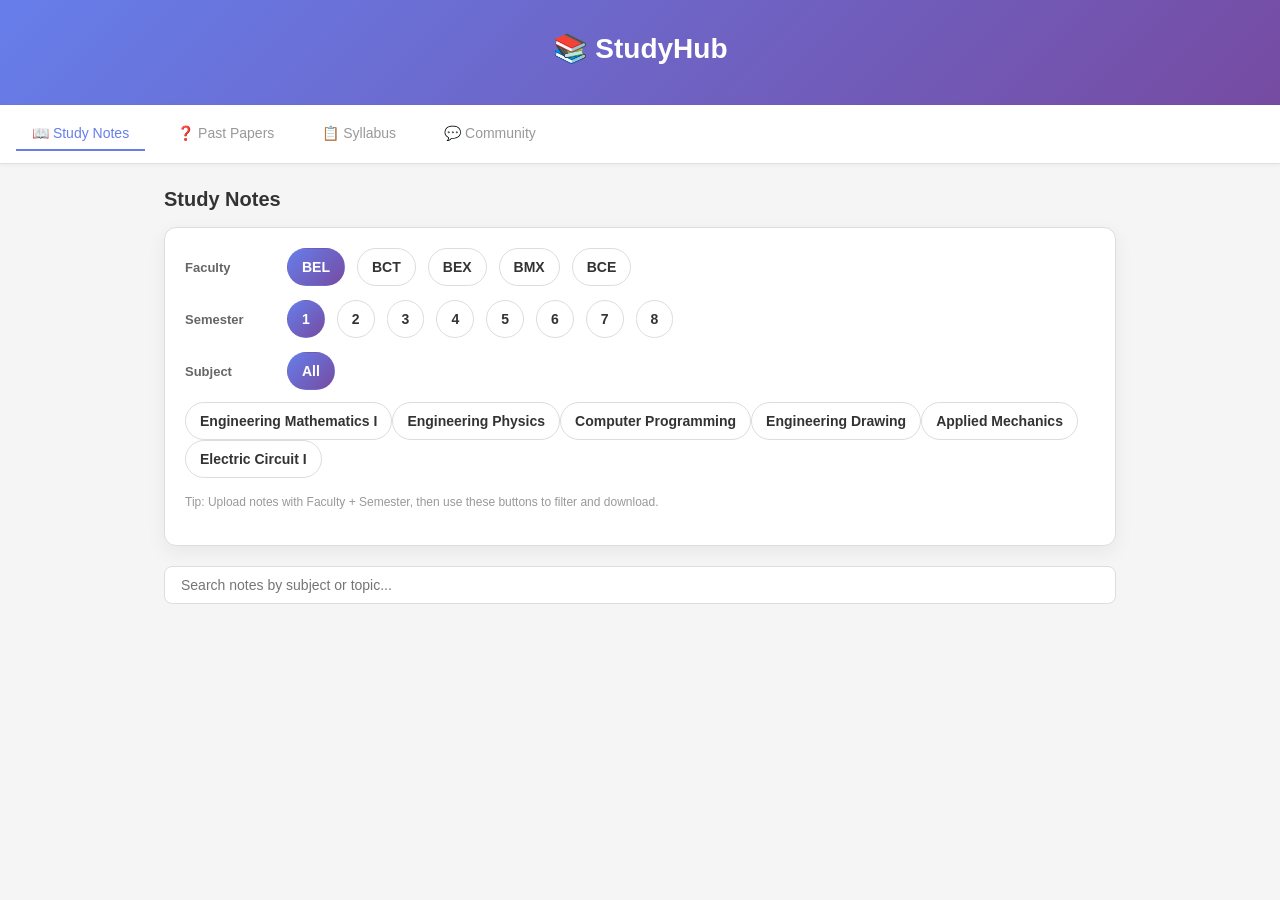
==== studyhub.html @ 771a1376 "Initial commit Co-authored-by: Cursor <cursoragent@cursor.com>" ====
<!DOCTYPE html>
<html lang="en">
<head>
    <meta charset="UTF-8">
    <meta name="viewport" content="width=device-width, initial-scale=1.0">
    <title>StudyHub -Resource Hub</title>
    <style>
        * {
            margin: 0;
            padding: 0;
            box-sizing: border-box;
        }

        body {
            font-family: -apple-system, BlinkMacSystemFont, 'Segoe UI', Roboto, Oxygen, Ubuntu, Cantarell, sans-serif;
            background-color: #f5f5f5;
            color: #333;
        }

        header {
            background: linear-gradient(135deg, #667eea 0%, #764ba2 100%);
            color: white;
            padding: 2rem;
            text-align: center;
            box-shadow: 0 2px 8px rgba(0, 0, 0, 0.1);
            margin-bottom: 0;
        }

        header h1 {
            font-size: 28px;
            margin: 0 0 8px;
            font-weight: 600;
        }

        header p {
            margin: 0;
            font-size: 14px;
            opacity: 0.95;
        }

        nav {
            background: white;
            padding: 0.75rem 1rem;
            display: flex;
            gap: 1rem;
            border-bottom: 0.5px solid #e0e0e0;
            flex-wrap: wrap;
            position: sticky;
            top: 0;
            z-index: 100;
            box-shadow: 0 1px 4px rgba(0, 0, 0, 0.05);
        }

        .tab-btn {
            background: none;
            border: none;
            padding: 0.5rem 1rem;
            cursor: pointer;
            font-size: 14px;
            color: #999;
            border-bottom: 2px solid transparent;
            transition: all 0.2s;
            font-weight: 500;
        }

        .tab-btn:hover {
            color: #667eea;
        }

        .tab-btn.active {
            color: #667eea;
            border-bottom-color: #667eea;
        }

        main {
            max-width: 1000px;
            margin: 0 auto;
            padding: 1.5rem;
        }

        .tab-content {
            display: none;
        }

        .tab-content.active {
            display: block;
            animation: fadeIn 0.3s ease;
        }

        @keyframes fadeIn {
            from {
                opacity: 0;
            }
            to {
                opacity: 1;
            }
        }

        h2 {
            font-size: 20px;
            margin: 0 0 1rem;
            font-weight: 600;
            color: #333;
        }

        .upload-section {
            background: #f9f9f9;
            border: 0.5px solid #ddd;
            border-radius: 12px;
            padding: 1.25rem;
            margin-bottom: 1.5rem;
        }

        /* Make "Upload New Notes" compact (notes tab only) */
        .notes-upload-section {
            padding: 0.9rem;
            margin-bottom: 0.9rem;
            max-width: 520px;
        }

        .notes-upload-section .form-grid {
            gap: 10px;
        }

        .notes-upload-section .form-group label {
            font-size: 12px;
            margin-bottom: 5px;
        }

        .notes-upload-section .form-group input,
        .notes-upload-section .form-group select {
            padding: 7px 10px;
            font-size: 13px;
        }

        .notes-upload-section .upload-btn {
            padding: 9px 14px;
            font-size: 13px;
        }

        .upload-section h3 {
            font-size: 14px;
            font-weight: 600;
            margin: 0 0 1rem;
            color: #333;
        }

        .form-grid {
            display: grid;
            gap: 12px;
        }

        .form-row {
            display: grid;
            grid-template-columns: 1fr 1fr;
            gap: 12px;
        }

        .form-group {
            display: flex;
            flex-direction: column;
        }

        .form-group label {
            display: block;
            font-size: 13px;
            color: #666;
            margin-bottom: 6px;
            font-weight: 500;
        }

        .form-group input,
        .form-group select {
            padding: 8px 12px;
            border: 0.5px solid #ddd;
            border-radius: 8px;
            font-size: 14px;
            font-family: inherit;
            transition: border-color 0.2s;
        }

        .form-group input:focus,
        .form-group select:focus {
            outline: none;
            border-color: #667eea;
            box-shadow: 0 0 0 3px rgba(102, 126, 234, 0.1);
        }

        .upload-btn {
            background: linear-gradient(135deg, #667eea 0%, #764ba2 100%);
            color: white;
            border: none;
            padding: 10px 16px;
            border-radius: 8px;
            font-size: 14px;
            font-weight: 500;
            cursor: pointer;
            transition: all 0.3s;
        }

        .upload-btn:hover {
            transform: translateY(-2px);
            box-shadow: 0 4px 12px rgba(102, 126, 234, 0.3);
        }

        .upload-btn:active {
            transform: translateY(0);
        }

        .files-list {
            display: grid;
            gap: 12px;
        }

        /* We now render results under the subject selector */
        .bottom-results {
            display: none !important;
        }

        .file-card {
            background: white;
            border: 0.5px solid #ddd;
            border-radius: 12px;
            padding: 1.25rem;
            transition: all 0.3s;
        }

        .file-card:hover {
            border-color: #667eea;
            box-shadow: 0 4px 12px rgba(102, 126, 234, 0.1);
        }

        .file-card-header {
            display: flex;
            justify-content: space-between;
            align-items: flex-start;
            margin-bottom: 0.75rem;
            gap: 1rem;
            flex-wrap: wrap;
        }

        .file-card-info {
            flex: 1;
            min-width: 200px;
        }

        .file-card h3 {
            font-size: 15px;
            font-weight: 600;
            margin: 0;
            color: #333;
            line-height: 1.4;
        }

        .file-card-meta {
            font-size: 13px;
            color: #999;
            margin: 4px 0 0;
        }

        .download-btn {
            background: linear-gradient(135deg, #667eea 0%, #764ba2 100%);
            color: white;
            border: none;
            padding: 6px 12px;
            border-radius: 8px;
            font-size: 12px;
            cursor: pointer;
            white-space: nowrap;
            transition: all 0.3s;
        }

        .download-btn:hover {
            transform: scale(1.05);
            box-shadow: 0 2px 8px rgba(102, 126, 234, 0.3);
        }

        .file-card-footer {
            font-size: 13px;
            color: #999;
            margin: 0;
        }

        .success-message {
            background-color: #d4edda;
            border: 1px solid #c3e6cb;
            color: #155724;
            padding: 12px;
            border-radius: 8px;
            margin-bottom: 1rem;
            display: none;
        }

        .success-message.show {
            display: block;
        }

        .error-message {
            background-color: #f8d7da;
            border: 1px solid #f5c6cb;
            color: #721c24;
            padding: 12px;
            border-radius: 8px;
            margin-bottom: 1rem;
            display: none;
        }

        .error-message.show {
            display: block;
        }

        .empty-state {
            text-align: center;
            padding: 2rem;
            color: #999;
        }

        .empty-state-icon {
            font-size: 48px;
            margin-bottom: 1rem;
        }

        .search-box {
            margin-bottom: 1.5rem;
        }

        .search-box input {
            width: 100%;
            padding: 10px 16px;
            border: 0.5px solid #ddd;
            border-radius: 8px;
            font-size: 14px;
            transition: border-color 0.2s;
        }

        .search-box input:focus {
            outline: none;
            border-color: #667eea;
            box-shadow: 0 0 0 3px rgba(102, 126, 234, 0.1);
        }

        .notes-nav {
            display: grid;
            gap: 12px;
            margin-bottom: 1rem;
        }

        .notes-nav-row {
            display: flex;
            flex-wrap: wrap;
            gap: 10px;
            align-items: center;
        }

        .notes-nav-label {
            font-size: 13px;
            color: #666;
            font-weight: 600;
            min-width: 90px;
        }

        .chip-btn {
            border: 0.5px solid #ddd;
            background: white;
            color: #333;
            padding: 8px 12px;
            border-radius: 999px;
            cursor: pointer;
            font-size: 13px;
            font-weight: 600;
            transition: all 0.2s;
        }

        .chip-btn:hover {
            border-color: #667eea;
            box-shadow: 0 2px 10px rgba(102, 126, 234, 0.08);
            transform: translateY(-1px);
        }

        .chip-btn.active {
            background: linear-gradient(135deg, #667eea 0%, #764ba2 100%);
            border-color: transparent;
            color: white;
        }

        .notes-controls-card {
            background: white;
            border: 0.5px solid #ddd;
            border-radius: 12px;
            padding: 1.25rem 1.25rem;
            margin-bottom: 1.25rem;
            box-shadow: 0 6px 20px rgba(0, 0, 0, 0.06);
        }

        .notes-hint {
            font-size: 12px;
            color: #999;
            margin-top: 8px;
            line-height: 1.4;
        }

        /* Make the navigator feel "bigger" */
        #notes-nav .notes-nav-label {
            font-size: 13px;
        }

        #notes-nav .chip-btn {
            padding: 10px 14px;
            font-size: 14px;
        }

        #notes-nav .notes-nav-row {
            gap: 12px;
        }

        #notes-nav {
            gap: 14px;
        }

        /* Reusable: compact upload + big navigator for other tabs too */
        .compact-upload {
            padding: 0.9rem;
            margin-bottom: 0.9rem;
            max-width: 520px;
        }

        .compact-upload .form-grid {
            gap: 10px;
        }

        .compact-upload .form-group label {
            font-size: 12px;
            margin-bottom: 5px;
        }

        .compact-upload .form-group input,
        .compact-upload .form-group select {
            padding: 7px 10px;
            font-size: 13px;
        }

        .compact-upload .upload-btn {
            padding: 9px 14px;
            font-size: 13px;
        }

        .big-controls {
            background: white;
            border: 0.5px solid #ddd;
            border-radius: 12px;
            padding: 1.25rem 1.25rem;
            margin-bottom: 1.25rem;
            box-shadow: 0 6px 20px rgba(0, 0, 0, 0.06);
        }

        .big-controls .notes-nav-label {
            font-size: 13px;
        }

        .big-controls .chip-btn {
            padding: 10px 14px;
            font-size: 14px;
        }

        .big-controls .notes-nav-row {
            gap: 12px;
        }

        .big-controls .notes-nav {
            gap: 14px;
        }

        @media (max-width: 600px) {
            header h1 {
                font-size: 24px;
            }

            main {
                padding: 1rem;
            }

            .form-row {
                grid-template-columns: 1fr;
            }

            .file-card-header {
                flex-direction: column;
            }

            .download-btn {
                width: 100%;
            }

            nav {
                overflow-x: auto;
                -webkit-overflow-scrolling: touch;
            }

            .notes-upload-section {
                max-width: 100%;
            }

            .compact-upload {
                max-width: 100%;
            }
        }
    </style>
</head>
<body>
    <header>
        <h1>📚 StudyHub</h1>
        
    </header>

    <nav>
        <button class="tab-btn active" data-tab="notes">📖 Study Notes</button>
        <button class="tab-btn" data-tab="past-papers">❓ Past Papers</button>
        <button class="tab-btn" data-tab="syllabus">📋 Syllabus</button>
        <button class="tab-btn" data-tab="community">💬 Community</button>
    </nav>

    <main>
        <!-- NOTES SECTION -->
        <section class="tab-content active" id="notes">
            <h2>Study Notes</h2>
            <div class="success-message" id="notes-success"></div>
            <div class="error-message" id="notes-error"></div>

            <!-- Faculty → Semester → Subject navigation -->
            <div class="notes-controls-card">
                <div class="notes-nav" id="notes-nav">
                    <div class="notes-nav-row" id="notes-faculty-row">
                        <div class="notes-nav-label">Faculty</div>
                        <button type="button" class="chip-btn" data-faculty="BEL" onclick="selectFaculty('BEL')">BEL</button>
                        <button type="button" class="chip-btn" data-faculty="BCT" onclick="selectFaculty('BCT')">BCT</button>
                        <button type="button" class="chip-btn" data-faculty="BEX" onclick="selectFaculty('BEX')">BEX</button>
                        <button type="button" class="chip-btn" data-faculty="BMX" onclick="selectFaculty('BMX')">BMX</button>
                        <button type="button" class="chip-btn" data-faculty="BCE" onclick="selectFaculty('BCE')">BCE</button>
                    </div>

                    <div class="notes-nav-row" id="notes-semester-row">
                        <div class="notes-nav-label">Semester</div>
                        <button type="button" class="chip-btn" data-semester="1" onclick="selectSemester('1')">1</button>
                        <button type="button" class="chip-btn" data-semester="2" onclick="selectSemester('2')">2</button>
                        <button type="button" class="chip-btn" data-semester="3" onclick="selectSemester('3')">3</button>
                        <button type="button" class="chip-btn" data-semester="4" onclick="selectSemester('4')">4</button>
                        <button type="button" class="chip-btn" data-semester="5" onclick="selectSemester('5')">5</button>
                        <button type="button" class="chip-btn" data-semester="6" onclick="selectSemester('6')">6</button>
                        <button type="button" class="chip-btn" data-semester="7" onclick="selectSemester('7')">7</button>
                        <button type="button" class="chip-btn" data-semester="8" onclick="selectSemester('8')">8</button>
                    </div>

                    <div class="notes-nav-row" id="notes-subject-row">
                        <div class="notes-nav-label">Subject</div>
                        <button type="button" class="chip-btn active" data-subject="__all__" onclick="selectSubject('__all__')">All</button>
                        <span id="notes-subject-dynamic"></span>
                    </div>
                </div>
                <div class="notes-hint">
                    Tip: Upload notes with Faculty + Semester, then use these buttons to filter and download.
                </div>
                <div id="notes-subject-files" class="files-list" style="margin-top: 14px;"></div>
            </div>

            <!-- Search Box -->
            <div class="search-box">
                <input type="text" id="notes-search" placeholder="Search notes by subject or topic...">
            </div>

            <!-- Notes List -->
            <div id="notes-list" class="files-list bottom-results">
                <div class="empty-state" id="notes-empty">
                    <div class="empty-state-icon">📂</div>
                    <div>No notes uploaded yet.</div>
                </div>
            </div>
        </section>

        <!-- PAST PAPERS SECTION -->
        <section class="tab-content" id="past-papers">
            <h2>Past Exam Papers</h2>
            <div class="success-message" id="papers-success"></div>
            <div class="error-message" id="papers-error"></div>

            <!-- Faculty → Semester → Subject navigation -->
            <div class="big-controls">
                <div class="notes-nav" id="papers-nav">
                    <div class="notes-nav-row" id="papers-faculty-row">
                        <div class="notes-nav-label">Faculty</div>
                        <button type="button" class="chip-btn" data-faculty="BEL" onclick="selectPapersFaculty('BEL')">BEL</button>
                        <button type="button" class="chip-btn" data-faculty="BCT" onclick="selectPapersFaculty('BCT')">BCT</button>
                        <button type="button" class="chip-btn" data-faculty="BEX" onclick="selectPapersFaculty('BEX')">BEX</button>
                        <button type="button" class="chip-btn" data-faculty="BMX" onclick="selectPapersFaculty('BMX')">BMX</button>
                        <button type="button" class="chip-btn" data-faculty="BCE" onclick="selectPapersFaculty('BCE')">BCE</button>
                    </div>

                    <div class="notes-nav-row" id="papers-semester-row">
                        <div class="notes-nav-label">Semester</div>
                        <button type="button" class="chip-btn" data-semester="1" onclick="selectPapersSemester('1')">1</button>
                        <button type="button" class="chip-btn" data-semester="2" onclick="selectPapersSemester('2')">2</button>
                        <button type="button" class="chip-btn" data-semester="3" onclick="selectPapersSemester('3')">3</button>
                        <button type="button" class="chip-btn" data-semester="4" onclick="selectPapersSemester('4')">4</button>
                        <button type="button" class="chip-btn" data-semester="5" onclick="selectPapersSemester('5')">5</button>
                        <button type="button" class="chip-btn" data-semester="6" onclick="selectPapersSemester('6')">6</button>
                        <button type="button" class="chip-btn" data-semester="7" onclick="selectPapersSemester('7')">7</button>
                        <button type="button" class="chip-btn" data-semester="8" onclick="selectPapersSemester('8')">8</button>
                    </div>

                    <div class="notes-nav-row" id="papers-subject-row">
                        <div class="notes-nav-label">Subject</div>
                        <button type="button" class="chip-btn active" data-subject="__all__" onclick="selectPapersSubject('__all__')">All</button>
                        <span id="papers-subject-dynamic"></span>
                    </div>
                </div>
                <div class="notes-hint">Pick Faculty + Semester to filter past papers, then download.</div>
                <div id="papers-subject-files" class="files-list" style="margin-top: 14px;"></div>
            </div>

            <!-- Search Box -->
            <div class="search-box">
                <input type="text" id="papers-search" placeholder="Search papers by subject or year...">
            </div>

            <!-- Papers List -->
            <div id="papers-list" class="files-list bottom-results">
                <div class="empty-state" id="papers-empty">
                    <div class="empty-state-icon">📂</div>
                    <div>No past papers uploaded yet.</div>
                </div>
            </div>
        </section>

        <!-- SYLLABUS SECTION -->
        <section class="tab-content" id="syllabus">
            <h2>Course Syllabi</h2>
            <div class="success-message" id="syllabus-success"></div>
            <div class="error-message" id="syllabus-error"></div>

            <!-- Faculty → Semester → Subject navigation -->
            <div class="big-controls">
                <div class="notes-nav" id="syllabus-nav">
                    <div class="notes-nav-row" id="syllabus-faculty-row">
                        <div class="notes-nav-label">Faculty</div>
                        <button type="button" class="chip-btn" data-faculty="BEL" onclick="selectSyllabusFaculty('BEL')">BEL</button>
                        <button type="button" class="chip-btn" data-faculty="BCT" onclick="selectSyllabusFaculty('BCT')">BCT</button>
                        <button type="button" class="chip-btn" data-faculty="BEX" onclick="selectSyllabusFaculty('BEX')">BEX</button>
                        <button type="button" class="chip-btn" data-faculty="BMX" onclick="selectSyllabusFaculty('BMX')">BMX</button>
                        <button type="button" class="chip-btn" data-faculty="BCE" onclick="selectSyllabusFaculty('BCE')">BCE</button>
                    </div>

                    <div class="notes-nav-row" id="syllabus-semester-row">
                        <div class="notes-nav-label">Semester</div>
                        <button type="button" class="chip-btn" data-semester="1" onclick="selectSyllabusSemester('1')">1</button>
                        <button type="button" class="chip-btn" data-semester="2" onclick="selectSyllabusSemester('2')">2</button>
                        <button type="button" class="chip-btn" data-semester="3" onclick="selectSyllabusSemester('3')">3</button>
                        <button type="button" class="chip-btn" data-semester="4" onclick="selectSyllabusSemester('4')">4</button>
                        <button type="button" class="chip-btn" data-semester="5" onclick="selectSyllabusSemester('5')">5</button>
                        <button type="button" class="chip-btn" data-semester="6" onclick="selectSyllabusSemester('6')">6</button>
                        <button type="button" class="chip-btn" data-semester="7" onclick="selectSyllabusSemester('7')">7</button>
                        <button type="button" class="chip-btn" data-semester="8" onclick="selectSyllabusSemester('8')">8</button>
                    </div>

                    <div class="notes-nav-row" id="syllabus-subject-row">
                        <div class="notes-nav-label">Subject</div>
                        <button type="button" class="chip-btn active" data-subject="__all__" onclick="selectSyllabusSubject('__all__')">All</button>
                        <span id="syllabus-subject-dynamic"></span>
                    </div>
                </div>
                <div class="notes-hint">Pick Faculty + Semester to filter syllabi, then download.</div>
                <div id="syllabus-subject-files" class="files-list" style="margin-top: 14px;"></div>
            </div>

            <!-- Search Box -->
            <div class="search-box">
                <input type="text" id="syllabus-search" placeholder="Search syllabus by course or instructor...">
            </div>

            <!-- Syllabus List -->
            <div id="syllabus-list" class="files-list bottom-results">
                <div class="empty-state" id="syllabus-empty">
                    <div class="empty-state-icon">📂</div>
                    <div>No syllabi uploaded yet.</div>
                </div>
            </div>
        </section>
        <!-- COMMUNITY SECTION -->
        <section class="tab-content" id="community">
            <h2>Community</h2>
            <div class="success-message" id="community-success"></div>
            <div class="error-message" id="community-error"></div>

            <div class="big-controls">
                <div style="display:flex; gap:10px; flex-wrap:wrap; align-items:flex-start; justify-content:space-between;">
                    <div style="min-width:260px; flex:1;">
                        <div style="font-size:14px; font-weight:700; margin-bottom:8px;">Share a resource</div>
                        <form class="form-grid" id="community-form" onsubmit="createPost(event)">
                            <div class="form-row">
                                <div class="form-group">
                                    <label for="community-faculty">Faculty</label>
                                    <select id="community-faculty">
                                        <option value="">Any</option>
                                        <option value="BEL">BEL</option>
                                        <option value="BCT">BCT</option>
                                        <option value="BEX">BEX</option>
                                        <option value="BMX">BMX</option>
                                        <option value="BCE">BCE</option>
                                    </select>
                                </div>
                                <div class="form-group">
                                    <label for="community-semester">Semester</label>
                                    <select id="community-semester">
                                        <option value="">Any</option>
                                        <option value="1">1</option>
                                        <option value="2">2</option>
                                        <option value="3">3</option>
                                        <option value="4">4</option>
                                        <option value="5">5</option>
                                        <option value="6">6</option>
                                        <option value="7">7</option>
                                        <option value="8">8</option>
                                    </select>
                                </div>
                            </div>
                            <div class="form-group">
                                <label for="community-subject">Subject (optional)</label>
                                <input type="text" id="community-subject" placeholder="e.g., Electric Circuit II, Hydraulics">
                            </div>
                            <div class="form-group">
                                <label for="community-title">Title</label>
                                <input type="text" id="community-title" placeholder="e.g., Hydraulics notes (unit 1-3)" required>
                            </div>
                            <div class="form-group">
                                <label for="community-body">Description (optional)</label>
                                <input type="text" id="community-body" placeholder="Short description...">
                            </div>
                            <div class="form-group">
                                <label for="community-file">Attach file (optional)</label>
                                <input type="file" id="community-file" accept=".pdf,.docx,.txt,.ppt,.pptx,.zip,.rar,.jpg,.png">
                            </div>
                            <button type="submit" class="upload-btn" style="grid-column: 1 / -1;">Post</button>
                        </form>
                    </div>
                    <div style="min-width:260px; flex:1;">
                        <div style="font-size:14px; font-weight:700; margin-bottom:8px;">Browse</div>
                        <div class="search-box" style="margin-bottom:0;">
                            <input type="text" id="community-search" placeholder="Search posts...">
                        </div>
                        <div class="notes-hint">Students can upload resources here and vote them up/down.</div>
                    </div>
                </div>
            </div>

            <div id="community-list" class="files-list">
                <div class="empty-state" id="community-empty">
                    <div class="empty-state-icon">💬</div>
                    <div>No community posts yet.</div>
                </div>
            </div>
        </section>

    </main>

    <script>
        // Tab switching functionality
        document.querySelectorAll('.tab-btn').forEach(btn => {
            btn.addEventListener('click', (e) => {
                const tab = e.target.getAttribute('data-tab');
                
                // Hide all tabs
                document.querySelectorAll('.tab-content').forEach(c => c.classList.remove('active'));
                
                // Remove active class from all buttons
                document.querySelectorAll('.tab-btn').forEach(b => b.classList.remove('active'));
                
                // Show selected tab
                document.getElementById(tab).classList.add('active');
                
                // Add active class to clicked button
                e.target.classList.add('active');
            });
        });

        const API_BASE = '';
        const FACULTIES = ['BEL', 'BCT', 'BEX', 'BMX', 'BCE'];
        const SEMESTERS = ['1','2','3','4','5','6','7','8'];

        const SUBJECTS_BY_FAC_SEM = {
            BEL: {
                '1': [
                    'Engineering Mathematics I',
                    'Engineering Physics',
                    'Computer Programming',
                    'Engineering Drawing',
                    'Applied Mechanics',
                    'Electric Circuit I'
                ],
                '2': [
                    'Engineering Mathematics II',
                    'Engineering Chemistry',
                    'Electronics Circuits',
                    'Advanced Computer Programming',
                    'Electric Circuit II',
                    'Electrical Installation Workshop'
                ],
                '3': [
                    'Engineering Mathematics III',
                    'Instrumentation and Measurement',
                    'Electrical Machine I',
                    'Electrical Engineering Material',
                    'Power System Analysis I',
                    'Logic circuit'
                ],
                '4': [
                    'Communication English',
                    'Numerical Methods',
                    'Probability and Statistics',
                    'Microprocessors and Microcontrollers',
                    'Control System',
                    'Power System Analysis II',
                    'Electric Machine II'
                ],
                '5': [
                    'Digital Signal Processing and Application',
                    'Engineering Thermodynamics and Heat Transfer',
                    'Project Engineering and Management',
                    'Power Electronics',
                    'Digital Control System',
                    'Switchgear and Protection',
                    'Electric Machine Design'
                ],
                '6': [
                    'Engineering Economics',
                    'Industrial Instrumentation and Automation',
                    'Industrial Electrification',
                    'Electrical Drives',
                    'Electric Power Distribution System',
                    'Minor Project',
                    'Elective I'
                ],
                '7': [
                    'Power Plant Engineering',
                    'Power System Operation and Control',
                    'High Voltage Engineering',
                    'Transmission System Design',
                    'Elective II',
                    'Elective III',
                    'Project I'
                ],
                '8': [
                    'Engineering Profession and Society',
                    'Internship',
                    'Project II'
                ]
            }
            ,
            BCE: {
                '1': [
                    'Engineering Mathematics I',
                    'Engineering Chemistry',
                    'Computer Programming',
                    'Basic Electrical and Electronics Engineering',
                    'Engineering Mechanics',
                    'Engineering Geology I',
                    'Civil Engineering Materials'
                ],
                '2': [
                    'Engineering Mathematics II',
                    'Engineering Physics',
                    'Engineering Drawing',
                    'Strength of Materials',
                    'Engineering Geology II',
                    'Engineering Survey I'
                ],
                '3': [
                    'Engineering Mathematics III',
                    'Numerical Methods',
                    'Fluid Mechanics',
                    'Theory of Structures I',
                    'Engineering Survey II',
                    'Computer Aided Civil Drawing',
                    'Concrete Technology'
                ],
                '4': [
                    'Communication English',
                    'Probability and Statistics',
                    'Hydraulics',
                    'Theory of Structures II',
                    'Soil Mechanics',
                    'Water Supply Engineering',
                    'Building Technology',
                    'Survey Camp'
                ],
                '5': [
                    'Design of Timber and Masonry Structures',
                    'Foundation Engineering',
                    'Design of Steel Structures',
                    'Transportation Engineering I',
                    'Sanitary Engineering',
                    'Engineering Hydrology',
                    'Engineering Economics'
                ],
                '6': [
                    'Estimating and Costing',
                    'Design of RCC Structures',
                    'Transportation Engineering II',
                    'Irrigation and Drainage Engineering',
                    'Professional and Social Engineering',
                    'Elective I'
                ],
                '7': [
                    'Operations Research',
                    'Project and Construction Engineering',
                    'Hydropower Engineering',
                    'Elective II',
                    'Elective III',
                    'Project I'
                ],
                '8': [
                    'Project II',
                    'Internship'
                ]
            }
            ,
            BEX: {
                '1': [
                    'Computer Programming',
                    'Engineering Drawing',
                    'Engineering Mathematics I',
                    'Engineering Physics',
                    'Engineering Workshop',
                    'Fundamental of Electrical and Electronics Engineering'
                ],
                '2': [
                    'Digital Logic',
                    'Electrical Circuits and Machines',
                    'Electronic Device and Circuits',
                    'Engineering Chemistry',
                    'Engineering Mathematics II',
                    'Object Oriented Programming'
                ],
                '3': [
                    'Advanced Electronics',
                    'Communication English',
                    'Computer Graphics and Visualization',
                    'Control System',
                    'Engineering Mathematics III',
                    'Microprocessors'
                ],
                '4': [
                    'Computer Organization & Architecture',
                    'Discrete Structure',
                    'Electromagnetics',
                    'Instrumentation',
                    'Numerical Methods',
                    'Signals and Systems'
                ],
                '5': [
                    'Artificial Intelligence',
                    'Elective I',
                    'Embedded Systems',
                    'Filter Design',
                    'Probability and Statistics',
                    'Propogation and Antennna'
                ],
                '6': [
                    'Communication Systems',
                    'Elective II',
                    'Engineering Economics',
                    'ICT Project Management',
                    'Minor Project',
                    'Telecommunication and Computer Networks'
                ],
                '7': [
                    'Digital Signal Processing',
                    'Elective III',
                    'Project I',
                    'RF and Microwave Engineering',
                    'Robotics',
                    'Wireless Communication'
                ],
                '8': [
                    'Elective IV',
                    'Energy, Environment and Social Engineering',
                    'Internship**',
                    'Project II'
                ]
            },
            BMX: {
                '1': [
                    'Computer Programming',
                    'Engineering Chemistry',
                    'Engineering Drawing',
                    'Engineering Mathematics I',
                    'Engineering Mechanics I',
                    'Fundamental of Electrical and Electronics Engineering'
                ],
                '2': [
                    'Engineering Mathematics II',
                    'Engineering Mechanics II',
                    'Engineering Physics',
                    'Engineering Thermodynamics I',
                    'Machine Drawing',
                    'Workshop Technology'
                ],
                '3': [
                    'Engineering Mathematics III',
                    'Engineering Thermodynamics II',
                    'Manufacturing and Production Processes',
                    'Material Science',
                    'Metrology',
                    'Strength of Materials'
                ],
                '4': [
                    'Computer Aided Design',
                    'Electrical Machines',
                    'Fluid Mechanics with Engineering Applications',
                    'Instrumentation and Sensors',
                    'Mechanics of Solids',
                    'Probability and Statistics'
                ],
                '5': [
                    'Automotive Technology',
                    'Control System and Automation',
                    'Fluid Machines',
                    'Numerical Methods',
                    'Organization and Management',
                    'Technical English',
                    'Theory of Machines and Mechanism'
                ],
                '6': [
                    'Elective I',
                    'Heat and Mass Transfer',
                    'Industrial Engineering and Management',
                    'Machine Design I',
                    'Machine Dynamics',
                    'Minor Project',
                    'Professional Engineering Economics'
                ],
                '7': [
                    'Applied Computational Fluid Dynamics',
                    'Elective II',
                    'Energy Resources and Technology',
                    'Enterpreneurship Development',
                    'Finite Element Method',
                    'Machine Design II',
                    'Project I'
                ],
                '8': [
                    'Elective III',
                    'Industrial Attachment*',
                    'Project II',
                    'Project Management and Professional Practice'
                ]
            }
        };

        let notesCache = [];
        let selectedFaculty = 'BEL';
        let selectedSemester = '1';
        let selectedSubject = '__all__';
        let notesSearchQuery = '';

        let papersCache = [];
        let papersFaculty = 'BEL';
        let papersSemester = '1';
        let papersSubject = '__all__';
        let papersSearchQuery = '';

        let syllabusCache = [];
        let syllabusFaculty = 'BEL';
        let syllabusSemester = '1';
        let syllabusSubject = '__all__';
        let syllabusSearchQuery = '';

        let communityCache = [];
        let communitySearchQuery = '';

        function formatBytes(bytes) {
            if (!Number.isFinite(bytes) || bytes <= 0) return '0 B';
            const units = ['B', 'KB', 'MB', 'GB'];
            let i = 0;
            let n = bytes;
            while (n >= 1024 && i < units.length - 1) {
                n /= 1024;
                i++;
            }
            return `${n.toFixed(i === 0 ? 0 : 1)} ${units[i]}`;
        }

        function formatDate(iso) {
            if (!iso) return '';
            const d = new Date(iso);
            if (Number.isNaN(d.getTime())) return '';
            return d.toLocaleString();
        }

        async function fetchFiles(category) {
            const res = await fetch(`${API_BASE}/api/files/${category}`);
            if (!res.ok) throw new Error('Failed to load files');
            return res.json();
        }

        function makeCard({ id, title, metaLine, footer, externalUrl }) {
            const card = document.createElement('div');
            card.className = 'file-card';

            const header = document.createElement('div');
            header.className = 'file-card-header';

            const info = document.createElement('div');
            info.className = 'file-card-info';

            const h3 = document.createElement('h3');
            h3.textContent = title;

            const meta = document.createElement('p');
            meta.className = 'file-card-meta';
            meta.textContent = metaLine;

            info.appendChild(h3);
            info.appendChild(meta);

            const btn = document.createElement('button');
            btn.className = 'download-btn';
            if (externalUrl) {
                btn.textContent = '↗ Open';
                btn.addEventListener('click', () => window.open(externalUrl, '_blank', 'noopener'));
            } else {
                btn.textContent = '⬇ Download';
                btn.addEventListener('click', () => window.open(`${API_BASE}/api/files/${id}`, '_blank'));
            }

            header.appendChild(info);
            header.appendChild(btn);

            const foot = document.createElement('p');
            foot.className = 'file-card-footer';
            foot.textContent = footer;

            card.appendChild(header);
            card.appendChild(foot);
            return card;
        }

        function renderList(listId, emptyId, files, mapper) {
            const list = document.getElementById(listId);
            const empty = document.getElementById(emptyId);

            // Remove existing cards (keep empty-state node for toggling)
            list.querySelectorAll('.file-card').forEach(n => n.remove());

            if (!files || files.length === 0) {
                empty.style.display = 'block';
                return;
            }

            empty.style.display = 'none';
            files.forEach(f => list.appendChild(mapper(f)));
        }

        async function refreshAll() {
            try {
                const [notes, papers, syllabus] = await Promise.all([
                    fetchFiles('notes'),
                    fetchFiles('past-papers'),
                    fetchFiles('syllabus')
                ]);

                notesCache = Array.isArray(notes.files) ? notes.files : [];
                renderNotes();

                papersCache = Array.isArray(papers.files) ? papers.files : [];
                renderPapers();

                syllabusCache = Array.isArray(syllabus.files) ? syllabus.files : [];
                renderSyllabus();

                await refreshCommunity();
            } catch (err) {
                console.error(err);
            }
        }

        async function refreshCommunity() {
            const res = await fetch(`${API_BASE}/api/community/posts`);
            if (!res.ok) return;
            const data = await res.json().catch(() => ({}));
            communityCache = Array.isArray(data.posts) ? data.posts : [];
            renderCommunity();
        }

        function renderCommunity() {
            const list = document.getElementById('community-list');
            const empty = document.getElementById('community-empty');
            list.querySelectorAll('.file-card').forEach(n => n.remove());

            const q = (communitySearchQuery || '').toLowerCase();
            const posts = communityCache.filter(p => {
                if (!q) return true;
                const t = (p.title || '').toLowerCase();
                const b = (p.body || '').toLowerCase();
                const s = (p.meta?.subject || '').toLowerCase();
                const f = (p.meta?.faculty || '').toLowerCase();
                return t.includes(q) || b.includes(q) || s.includes(q) || f.includes(q);
            });

            if (posts.length === 0) {
                empty.style.display = 'block';
                return;
            }
            empty.style.display = 'none';

            posts.forEach(p => {
                const card = document.createElement('div');
                card.className = 'file-card';

                const header = document.createElement('div');
                header.className = 'file-card-header';

                const info = document.createElement('div');
                info.className = 'file-card-info';

                const h3 = document.createElement('h3');
                h3.textContent = p.title || 'Untitled';

                const meta = document.createElement('p');
                meta.className = 'file-card-meta';
                const fac = p.meta?.faculty || 'Any';
                const sem = p.meta?.semester || 'Any';
                const sub = p.meta?.subject || 'Any subject';
                meta.textContent = `Faculty: ${fac} | Semester: ${sem} | Subject: ${sub}`;

                info.appendChild(h3);
                info.appendChild(meta);

                const actions = document.createElement('div');
                actions.style.display = 'flex';
                actions.style.gap = '8px';
                actions.style.alignItems = 'center';

                const up = document.createElement('button');
                up.className = 'chip-btn';
                up.textContent = '▲';
                up.addEventListener('click', () => votePost(p.id, 'up'));

                const score = document.createElement('div');
                score.style.minWidth = '28px';
                score.style.textAlign = 'center';
                score.style.fontWeight = '800';
                score.textContent = `${p.score ?? 0}`;

                const down = document.createElement('button');
                down.className = 'chip-btn';
                down.textContent = '▼';
                down.addEventListener('click', () => votePost(p.id, 'down'));

                actions.appendChild(up);
                actions.appendChild(score);
                actions.appendChild(down);

                if (p.attachment) {
                    const dl = document.createElement('button');
                    dl.className = 'download-btn';
                    dl.textContent = '⬇ Download';
                    dl.addEventListener('click', () => {
                        window.location.href = `${API_BASE}/community/download/${encodeURIComponent(p.id)}`;
                    });
                    actions.appendChild(dl);
                }

                header.appendChild(info);
                header.appendChild(actions);

                const foot = document.createElement('p');
                foot.className = 'file-card-footer';
                const when = formatDate(p.created_at);
                const size = p.attachment?.size_bytes ? ` • ${formatBytes(p.attachment.size_bytes)}` : '';
                foot.textContent = `Posted ${when}${size}`;

                card.appendChild(header);
                if (p.body) {
                    const body = document.createElement('p');
                    body.style.margin = '10px 0 0';
                    body.style.color = '#666';
                    body.style.fontSize = '13px';
                    body.textContent = p.body;
                    card.appendChild(body);
                }
                card.appendChild(foot);
                list.appendChild(card);
            });
        }

        async function createPost(event) {
            event.preventDefault();
            try {
                const form = new FormData();
                const faculty = document.getElementById('community-faculty').value;
                const semester = document.getElementById('community-semester').value;
                const subject = document.getElementById('community-subject').value.trim();
                const title = document.getElementById('community-title').value.trim();
                const body = document.getElementById('community-body').value.trim();
                const file = document.getElementById('community-file').files[0];

                form.append('faculty', faculty);
                form.append('semester', semester);
                form.append('subject', subject);
                form.append('title', title);
                form.append('body', body);
                if (file) form.append('file', file);

                const res = await fetch(`${API_BASE}/api/community/posts`, { method: 'POST', body: form });
                const data = await res.json().catch(() => ({}));
                if (!res.ok) throw new Error(data?.error || 'Post failed');

                document.getElementById('community-form').reset();
                showSuccess('community-success', 'Posted to community!');
                await refreshCommunity();
            } catch (e) {
                showError('community-error', e.message || 'Post failed');
            }
        }

        async function votePost(id, direction) {
            try {
                const res = await fetch(`${API_BASE}/api/community/vote/${encodeURIComponent(id)}`, {
                    method: 'POST',
                    headers: { 'Content-Type': 'application/json' },
                    body: JSON.stringify({ direction })
                });
                const data = await res.json().catch(() => ({}));
                if (!res.ok) throw new Error(data?.error || 'Vote failed');
                await refreshCommunity();
            } catch (e) {
                showError('community-error', e.message || 'Vote failed');
            }
        }

        function setActiveChips(selector, attr, value) {
            document.querySelectorAll(selector).forEach(btn => {
                if (btn.getAttribute(attr) === value) btn.classList.add('active');
                else btn.classList.remove('active');
            });
        }

        function selectFaculty(fac) {
            if (!FACULTIES.includes(fac)) return;
            selectedFaculty = fac;
            selectedSubject = '__all__';
            setActiveChips('#notes-faculty-row .chip-btn', 'data-faculty', fac);
            setActiveChips('#notes-subject-row .chip-btn', 'data-subject', '__all__');
            renderNotes();
        }

        function selectSemester(sem) {
            if (!SEMESTERS.includes(sem)) return;
            selectedSemester = sem;
            selectedSubject = '__all__';
            setActiveChips('#notes-semester-row .chip-btn', 'data-semester', sem);
            setActiveChips('#notes-subject-row .chip-btn', 'data-subject', '__all__');
            renderNotes();
        }

        function selectSubject(subj) {
            selectedSubject = subj;
            setActiveChips('#notes-subject-row .chip-btn', 'data-subject', subj);
            renderNotes();
        }

        function normalize(s) {
            return (s || '').toString().trim();
        }

        function subjectKey(s) {
            return normalize(s).toLowerCase();
        }

        function uniqueResourceKey(f) {
            const m = f?.meta || {};
            const code = normalize(m.code);
            const type = normalize(m.type);
            const fac = normalize(m.faculty);
            const sem = normalize(m.semester);
            const subj = normalize(m.subject);
            const original = normalize(f.original_name);
            const stored = normalize(f.stored_name);
            const external = normalize(f.external_url);
            return [
                normalize(f.category),
                fac,
                sem,
                subj,
                code,
                type,
                original,
                external,
                stored
            ].join('||');
        }

        function dedupeFiles(files) {
            const seen = new Set();
            const out = [];
            (files || []).forEach(f => {
                const k = uniqueResourceKey(f);
                if (seen.has(k)) return;
                seen.add(k);
                out.push(f);
            });
            return out;
        }

        function getPresetSubjects(faculty, semester) {
            const fac = SUBJECTS_BY_FAC_SEM?.[faculty];
            const list = fac?.[semester];
            return Array.isArray(list) ? list : null;
        }

        function buildSubjectButtons(files) {
            const container = document.getElementById('notes-subject-dynamic');
            container.innerHTML = '';

            const preset = getPresetSubjects(selectedFaculty, selectedSemester);
            const subjects = (preset || []).slice();

            if (!preset) {
                const subjectsMap = new Map();
                files.forEach(f => {
                    const sub = normalize(f.meta?.subject);
                    if (!sub) return;
                    const key = subjectKey(sub);
                    if (!subjectsMap.has(key)) subjectsMap.set(key, sub);
                });
                subjects.push(...Array.from(subjectsMap.values()));
                subjects.sort((a, b) => a.localeCompare(b));
            }

            subjects.forEach(sub => {
                const btn = document.createElement('button');
                btn.type = 'button';
                btn.className = 'chip-btn';
                btn.setAttribute('data-subject', sub);
                btn.textContent = sub;
                btn.addEventListener('click', () => selectSubject(sub));
                container.appendChild(btn);
            });
        }

        function buildSubjectButtonsInto(containerId, files, onClick) {
            const container = document.getElementById(containerId);
            container.innerHTML = '';

            // Detect which navigator this belongs to by containerId
            let fac = null;
            let sem = null;
            if (containerId === 'papers-subject-dynamic') {
                fac = papersFaculty;
                sem = papersSemester;
            } else if (containerId === 'syllabus-subject-dynamic') {
                fac = syllabusFaculty;
                sem = syllabusSemester;
            }

            const preset = fac && sem ? getPresetSubjects(fac, sem) : null;
            const subjects = (preset || []).slice();

            if (!preset) {
                const subjectsMap = new Map();
                files.forEach(f => {
                    const sub = normalize(f.meta?.subject);
                    if (!sub) return;
                    const key = subjectKey(sub);
                    if (!subjectsMap.has(key)) subjectsMap.set(key, sub);
                });
                subjects.push(...Array.from(subjectsMap.values()));
                subjects.sort((a, b) => a.localeCompare(b));
            }

            subjects.forEach(sub => {
                const btn = document.createElement('button');
                btn.type = 'button';
                btn.className = 'chip-btn';
                btn.setAttribute('data-subject', sub);
                btn.textContent = sub;
                btn.addEventListener('click', () => onClick(sub));
                container.appendChild(btn);
            });
        }

        function renderNotes() {
            // keep chip UI consistent (defaults)
            setActiveChips('#notes-faculty-row .chip-btn', 'data-faculty', selectedFaculty);
            setActiveChips('#notes-semester-row .chip-btn', 'data-semester', selectedSemester);
            setActiveChips('#notes-subject-row .chip-btn', 'data-subject', selectedSubject);

            const filteredByFacSem = dedupeFiles(notesCache.filter(f => {
                const fac = normalize(f.meta?.faculty);
                const sem = normalize(f.meta?.semester);
                return fac === selectedFaculty && sem === selectedSemester;
            }));

            buildSubjectButtons(filteredByFacSem);

            // After rebuilding buttons, re-apply active state (DOM changed)
            setActiveChips('#notes-subject-row .chip-btn', 'data-subject', selectedSubject);

            const q = (notesSearchQuery || '').toLowerCase();
            const files = dedupeFiles(filteredByFacSem.filter(f => {
                if (selectedSubject !== '__all__') {
                    const s = normalize(f.meta?.subject);
                    if (s !== selectedSubject) return false;
                }
                if (!q) return true;
                const subject = normalize(f.meta?.subject).toLowerCase();
                const topic = normalize(f.meta?.topic).toLowerCase();
                const original = normalize(f.original_name).toLowerCase();
                return subject.includes(q) || topic.includes(q) || original.includes(q);
            }));

            const subjectFiles = document.getElementById('notes-subject-files');
            subjectFiles.innerHTML = '';
            if (selectedSubject === '__all__') {
                // Show a grouped view by subject for this faculty+semester
                const bySubject = new Map();
                filteredByFacSem.forEach(f => {
                    const sub = normalize(f.meta?.subject) || 'Unknown subject';
                    if (!bySubject.has(sub)) bySubject.set(sub, []);
                    bySubject.get(sub).push(f);
                });
                Array.from(bySubject.keys()).sort((a, b) => a.localeCompare(b)).forEach(sub => {
                    const header = document.createElement('div');
                    header.style.margin = '10px 0 6px';
                    header.style.fontWeight = '700';
                    header.style.color = '#333';
                    header.textContent = sub;
                    subjectFiles.appendChild(header);
                    dedupeFiles(bySubject.get(sub)).forEach(f => {
                        const topic = f.meta?.topic || 'Notes';
                        const fac = f.meta?.faculty || '—';
                        const sem = f.meta?.semester || '—';
                        const title = `${sub} - ${topic}`;
                        const metaLine = `Faculty: ${fac} | Semester: ${sem} | Original: ${f.original_name}`;
                        const footer = `📄 ${formatBytes(f.size_bytes)} • Uploaded ${formatDate(f.uploaded_at)}`;
                        subjectFiles.appendChild(makeCard({ id: f.id, title, metaLine, footer, externalUrl: f.external_url }));
                    });
                });
            } else {
                // Show files directly under the chosen subject
                if (files.length === 0) {
                    const empty = document.createElement('div');
                    empty.className = 'empty-state';
                    empty.innerHTML = '<div class="empty-state-icon">📂</div><div>No files uploaded for this subject yet.</div>';
                    subjectFiles.appendChild(empty);
                } else {
                    files.forEach(f => {
                        const subject = f.meta?.subject || 'Unknown subject';
                        const topic = f.meta?.topic || 'Notes';
                        const fac = f.meta?.faculty || '—';
                        const sem = f.meta?.semester || '—';
                        const title = `${subject} - ${topic}`;
                        const metaLine = `Faculty: ${fac} | Semester: ${sem} | Original: ${f.original_name}`;
                        const footer = `📄 ${formatBytes(f.size_bytes)} • Uploaded ${formatDate(f.uploaded_at)}`;
                        subjectFiles.appendChild(makeCard({ id: f.id, title, metaLine, footer, externalUrl: f.external_url }));
                    });
                }
            }

            // Bottom list is hidden; subjectFiles is the main renderer now.
        }

        function selectPapersFaculty(fac) {
            if (!FACULTIES.includes(fac)) return;
            papersFaculty = fac;
            papersSubject = '__all__';
            setActiveChips('#papers-faculty-row .chip-btn', 'data-faculty', fac);
            setActiveChips('#papers-subject-row .chip-btn', 'data-subject', '__all__');
            renderPapers();
        }

        function selectPapersSemester(sem) {
            if (!SEMESTERS.includes(sem)) return;
            papersSemester = sem;
            papersSubject = '__all__';
            setActiveChips('#papers-semester-row .chip-btn', 'data-semester', sem);
            setActiveChips('#papers-subject-row .chip-btn', 'data-subject', '__all__');
            renderPapers();
        }

        function selectPapersSubject(subj) {
            papersSubject = subj;
            setActiveChips('#papers-subject-row .chip-btn', 'data-subject', subj);
            renderPapers();
        }

        function renderPapers() {
            setActiveChips('#papers-faculty-row .chip-btn', 'data-faculty', papersFaculty);
            setActiveChips('#papers-semester-row .chip-btn', 'data-semester', papersSemester);
            setActiveChips('#papers-subject-row .chip-btn', 'data-subject', papersSubject);

            const base = dedupeFiles(papersCache.filter(f => {
                const fac = normalize(f.meta?.faculty);
                const sem = normalize(f.meta?.semester);
                return fac === papersFaculty && sem === papersSemester;
            }));

            buildSubjectButtonsInto('papers-subject-dynamic', base, (s) => selectPapersSubject(s));
            setActiveChips('#papers-subject-row .chip-btn', 'data-subject', papersSubject);

            const q = (papersSearchQuery || '').toLowerCase();
            const filtered = dedupeFiles(base.filter(f => {
                if (papersSubject !== '__all__' && normalize(f.meta?.subject) !== papersSubject) return false;
                if (!q) return true;
                const subject = normalize(f.meta?.subject).toLowerCase();
                const year = normalize(f.meta?.year).toLowerCase();
                const type = normalize(f.meta?.type).toLowerCase();
                const original = normalize(f.original_name).toLowerCase();
                return subject.includes(q) || year.includes(q) || type.includes(q) || original.includes(q);
            }));

            const subjectFiles = document.getElementById('papers-subject-files');
            subjectFiles.innerHTML = '';
            const toShow = filtered;
            if (papersSubject === '__all__') {
                // grouped by subject
                const bySubject = new Map();
                base.forEach(f => {
                    const sub = normalize(f.meta?.subject) || 'Unknown subject';
                    if (!bySubject.has(sub)) bySubject.set(sub, []);
                    bySubject.get(sub).push(f);
                });
                Array.from(bySubject.keys()).sort((a, b) => a.localeCompare(b)).forEach(sub => {
                    const header = document.createElement('div');
                    header.style.margin = '10px 0 6px';
                    header.style.fontWeight = '700';
                    header.style.color = '#333';
                    header.textContent = sub;
                    subjectFiles.appendChild(header);
                    dedupeFiles(bySubject.get(sub)).forEach(f => {
                        const year = f.meta?.year || '—';
                        const type = f.meta?.type || 'Exam';
                        const fac = f.meta?.faculty || '—';
                        const sem = f.meta?.semester || '—';
                        const title = `${sub} - ${type} ${year}`;
                        const metaLine = `Faculty: ${fac} | Semester: ${sem} | Year: ${year} | Type: ${type} | Original: ${f.original_name}`;
                        const footer = `📄 ${formatBytes(f.size_bytes)} • Uploaded ${formatDate(f.uploaded_at)}`;
                        subjectFiles.appendChild(makeCard({ id: f.id, title, metaLine, footer, externalUrl: f.external_url }));
                    });
                });
            } else {
                if (toShow.length === 0) {
                    const empty = document.createElement('div');
                    empty.className = 'empty-state';
                    empty.innerHTML = '<div class="empty-state-icon">📂</div><div>No papers uploaded for this subject yet.</div>';
                    subjectFiles.appendChild(empty);
                } else {
                    dedupeFiles(toShow).forEach(f => {
                        const subject = f.meta?.subject || 'Unknown subject';
                        const year = f.meta?.year || '—';
                        const type = f.meta?.type || 'Exam';
                        const fac = f.meta?.faculty || '—';
                        const sem = f.meta?.semester || '—';
                        const title = `${subject} - ${type} ${year}`;
                        const metaLine = `Faculty: ${fac} | Semester: ${sem} | Year: ${year} | Type: ${type} | Original: ${f.original_name}`;
                        const footer = `📄 ${formatBytes(f.size_bytes)} • Uploaded ${formatDate(f.uploaded_at)}`;
                        subjectFiles.appendChild(makeCard({ id: f.id, title, metaLine, footer, externalUrl: f.external_url }));
                    });
                }
            }

            // Bottom list is hidden; subjectFiles is the main renderer now.
        }

        function selectSyllabusFaculty(fac) {
            if (!FACULTIES.includes(fac)) return;
            syllabusFaculty = fac;
            syllabusSubject = '__all__';
            setActiveChips('#syllabus-faculty-row .chip-btn', 'data-faculty', fac);
            setActiveChips('#syllabus-subject-row .chip-btn', 'data-subject', '__all__');
            renderSyllabus();
        }

        function selectSyllabusSemester(sem) {
            if (!SEMESTERS.includes(sem)) return;
            syllabusSemester = sem;
            syllabusSubject = '__all__';
            setActiveChips('#syllabus-semester-row .chip-btn', 'data-semester', sem);
            setActiveChips('#syllabus-subject-row .chip-btn', 'data-subject', '__all__');
            renderSyllabus();
        }

        function selectSyllabusSubject(subj) {
            syllabusSubject = subj;
            setActiveChips('#syllabus-subject-row .chip-btn', 'data-subject', subj);
            renderSyllabus();
        }

        function renderSyllabus() {
            setActiveChips('#syllabus-faculty-row .chip-btn', 'data-faculty', syllabusFaculty);
            setActiveChips('#syllabus-semester-row .chip-btn', 'data-semester', syllabusSemester);
            setActiveChips('#syllabus-subject-row .chip-btn', 'data-subject', syllabusSubject);

            const base = dedupeFiles(syllabusCache.filter(f => {
                const fac = normalize(f.meta?.faculty);
                const sem = normalize(f.meta?.semester);
                return fac === syllabusFaculty && sem === syllabusSemester;
            }));

            buildSubjectButtonsInto('syllabus-subject-dynamic', base, (s) => selectSyllabusSubject(s));
            setActiveChips('#syllabus-subject-row .chip-btn', 'data-subject', syllabusSubject);

            const q = (syllabusSearchQuery || '').toLowerCase();
            const filtered = dedupeFiles(base.filter(f => {
                if (syllabusSubject !== '__all__' && normalize(f.meta?.subject) !== syllabusSubject) return false;
                if (!q) return true;
                const subject = normalize(f.meta?.subject).toLowerCase();
                const code = normalize(f.meta?.code).toLowerCase();
                const instructor = normalize(f.meta?.instructor).toLowerCase();
                const original = normalize(f.original_name).toLowerCase();
                return subject.includes(q) || code.includes(q) || instructor.includes(q) || original.includes(q);
            }));

            const subjectFiles = document.getElementById('syllabus-subject-files');
            subjectFiles.innerHTML = '';

            if (syllabusSubject === '__all__') {
                const bySubject = new Map();
                base.forEach(f => {
                    const sub = normalize(f.meta?.subject) || 'Unknown course';
                    if (!bySubject.has(sub)) bySubject.set(sub, []);
                    bySubject.get(sub).push(f);
                });
                Array.from(bySubject.keys()).sort((a, b) => a.localeCompare(b)).forEach(sub => {
                    const header = document.createElement('div');
                    header.style.margin = '10px 0 6px';
                    header.style.fontWeight = '700';
                    header.style.color = '#333';
                    header.textContent = sub;
                    subjectFiles.appendChild(header);
                    dedupeFiles(bySubject.get(sub)).forEach(f => {
                        const code = f.meta?.code || '—';
                        const instructor = f.meta?.instructor || '—';
                        const fac = f.meta?.faculty || '—';
                        const sem = f.meta?.semester || '—';
                        const title = `${sub} (${code})`;
                        const metaLine = `Faculty: ${fac} | Semester: ${sem} | Instructor: ${instructor} | Original: ${f.original_name}`;
                        const footer = `📄 ${formatBytes(f.size_bytes)} • Uploaded ${formatDate(f.uploaded_at)}`;
                        subjectFiles.appendChild(makeCard({ id: f.id, title, metaLine, footer, externalUrl: f.external_url }));
                    });
                });
            } else {
                if (filtered.length === 0) {
                    const empty = document.createElement('div');
                    empty.className = 'empty-state';
                    empty.innerHTML = '<div class="empty-state-icon">📂</div><div>No syllabus uploaded for this subject yet.</div>';
                    subjectFiles.appendChild(empty);
                } else {
                    filtered.forEach(f => {
                        const subject = f.meta?.subject || 'Unknown course';
                        const code = f.meta?.code || '—';
                        const instructor = f.meta?.instructor || '—';
                        const fac = f.meta?.faculty || '—';
                        const sem = f.meta?.semester || '—';
                        const title = `${subject} (${code})`;
                        const metaLine = `Faculty: ${fac} | Semester: ${sem} | Instructor: ${instructor} | Original: ${f.original_name}`;
                        const footer = `📄 ${formatBytes(f.size_bytes)} • Uploaded ${formatDate(f.uploaded_at)}`;
                        subjectFiles.appendChild(makeCard({ id: f.id, title, metaLine, footer, externalUrl: f.external_url }));
                    });
                }
            }

            // Bottom list is hidden; subjectFiles is the main renderer now.
        }

        // Download File
        function downloadFile(fileId) {
            window.location.href = `${API_BASE}/download/${encodeURIComponent(fileId)}`;
        }

        // Show success message
        function showSuccess(elementId, message) {
            const element = document.getElementById(elementId);
            element.textContent = message;
            element.classList.add('show');
            
            setTimeout(() => {
                element.classList.remove('show');
            }, 4000);
        }

        // Show error message
        function showError(elementId, message) {
            const element = document.getElementById(elementId);
            element.textContent = message;
            element.classList.add('show');
            
            setTimeout(() => {
                element.classList.remove('show');
            }, 4000);
        }

        // Search functionality
        document.getElementById('notes-search').addEventListener('input', (e) => {
            notesSearchQuery = e.target.value || '';
            renderNotes();
        });

        document.getElementById('papers-search').addEventListener('input', (e) => {
            papersSearchQuery = e.target.value || '';
            renderPapers();
        });

        document.getElementById('syllabus-search').addEventListener('input', (e) => {
            syllabusSearchQuery = e.target.value || '';
            renderSyllabus();
        });

        document.getElementById('community-search').addEventListener('input', (e) => {
            communitySearchQuery = e.target.value || '';
            renderCommunity();
        });

        function filterCards(listId, query) {
            const list = document.getElementById(listId);
            const cards = list.querySelectorAll('.file-card');
            
            cards.forEach(card => {
                const title = card.querySelector('h3').textContent.toLowerCase();
                const meta = card.querySelector('.file-card-meta').textContent.toLowerCase();
                
                if (title.includes(query) || meta.includes(query)) {
                    card.style.display = 'block';
                } else {
                    card.style.display = 'none';
                }
            });
        }

        document.addEventListener('DOMContentLoaded', () => {
            // defaults for the new notes navigator
            selectFaculty(selectedFaculty);
            selectSemester(selectedSemester);

            // defaults for other navigators
            selectPapersFaculty(papersFaculty);
            selectPapersSemester(papersSemester);
            selectSyllabusFaculty(syllabusFaculty);
            selectSyllabusSemester(syllabusSemester);
            refreshAll();
        });
    </script>
</body>
</html>
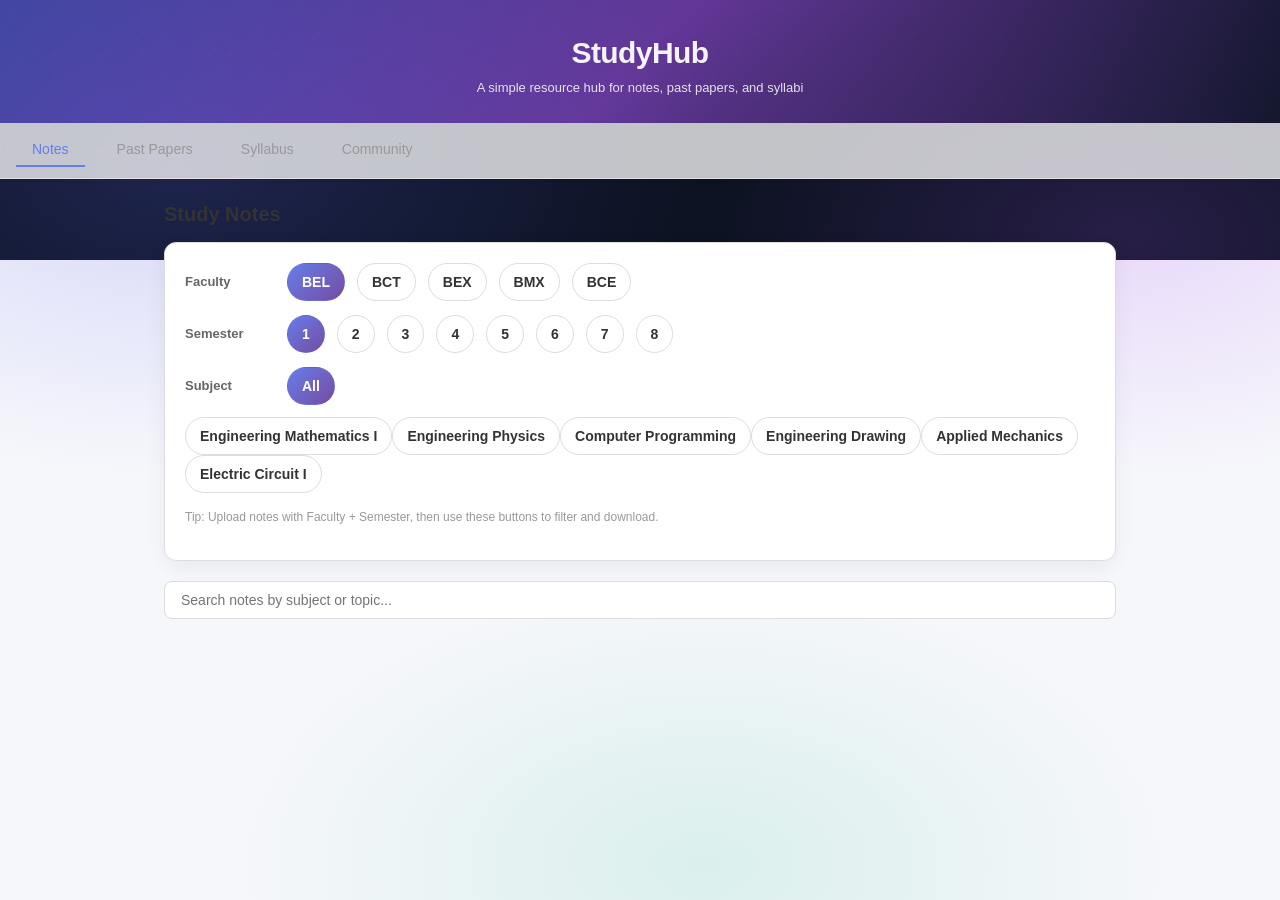
==== commit fb1a0aec: "Update StudyHub UI and add BCT curriculum Co-authored-by: Cursor <cursoragent@cursor.com>" ====
--- a/studyhub.html
+++ b/studyhub.html
@@ -13,23 +13,59 @@
 
         body {
             font-family: -apple-system, BlinkMacSystemFont, 'Segoe UI', Roboto, Oxygen, Ubuntu, Cantarell, sans-serif;
-            background-color: #f5f5f5;
-            color: #333;
+            color: #0f172a;
+            min-height: 100vh;
+            background:
+                radial-gradient(900px 520px at 14% 18%, rgba(99, 102, 241, 0.22), transparent 60%),
+                radial-gradient(760px 420px at 88% 26%, rgba(168, 85, 247, 0.18), transparent 58%),
+                radial-gradient(860px 520px at 55% 96%, rgba(16, 185, 129, 0.12), transparent 55%),
+                linear-gradient(180deg, #0b1220 0%, #0b1220 260px, #f6f7fb 260px, #f6f7fb 100%);
+            background-attachment: fixed;
+        }
+
+        /* subtle pattern overlay */
+        body::before {
+            content: "";
+            position: fixed;
+            inset: 0;
+            pointer-events: none;
+            background-image:
+                radial-gradient(rgba(255, 255, 255, 0.16) 1px, transparent 1px);
+            background-size: 22px 22px;
+            opacity: 0.22;
+            mix-blend-mode: overlay;
         }
 
         header {
-            background: linear-gradient(135deg, #667eea 0%, #764ba2 100%);
-            color: white;
-            padding: 2rem;
+            position: relative;
+            color: rgba(255, 255, 255, 0.94);
+            padding: 2.25rem 1.25rem 1.75rem;
             text-align: center;
-            box-shadow: 0 2px 8px rgba(0, 0, 0, 0.1);
             margin-bottom: 0;
+            background: transparent;
+        }
+
+        header::after {
+            content: "";
+            position: absolute;
+            inset: 0;
+            background:
+                linear-gradient(135deg, rgba(99, 102, 241, 0.9) 0%, rgba(168, 85, 247, 0.85) 50%, rgba(15, 23, 42, 0.65) 100%);
+            opacity: 0.65;
+            z-index: -1;
         }
 
         header h1 {
-            font-size: 28px;
-            margin: 0 0 8px;
-            font-weight: 600;
+            font-size: 30px;
+            margin: 0;
+            font-weight: 700;
+            letter-spacing: -0.02em;
+        }
+
+        header .subtitle {
+            margin-top: 10px;
+            font-size: 13px;
+            opacity: 0.9;
         }
 
         header p {
@@ -39,8 +75,10 @@
         }
 
         nav {
-            background: white;
-            padding: 0.75rem 1rem;
+            background: rgba(255, 255, 255, 0.75);
+            backdrop-filter: blur(10px);
+            -webkit-backdrop-filter: blur(10px);
+            padding: 0.65rem 1rem;
             display: flex;
             gap: 1rem;
             border-bottom: 0.5px solid #e0e0e0;
@@ -73,6 +111,7 @@
         }
 
         main {
+            position: relative;
             max-width: 1000px;
             margin: 0 auto;
             padding: 1.5rem;
@@ -508,15 +547,15 @@
 </head>
 <body>
     <header>
-        <h1>📚 StudyHub</h1>
-        
+        <h1>StudyHub</h1>
+        <div class="subtitle">A simple resource hub for notes, past papers, and syllabi</div>
     </header>
 
     <nav>
-        <button class="tab-btn active" data-tab="notes">📖 Study Notes</button>
-        <button class="tab-btn" data-tab="past-papers">❓ Past Papers</button>
-        <button class="tab-btn" data-tab="syllabus">📋 Syllabus</button>
-        <button class="tab-btn" data-tab="community">💬 Community</button>
+        <button class="tab-btn active" data-tab="notes">Notes</button>
+        <button class="tab-btn" data-tab="past-papers">Past Papers</button>
+        <button class="tab-btn" data-tab="syllabus">Syllabus</button>
+        <button class="tab-btn" data-tab="community">Community</button>
     </nav>
 
     <main>
@@ -780,7 +819,18 @@
             });
         });
 
-        const API_BASE = '';
+        // If you open this HTML via VSCode Live Server or file://, the API may be on a different origin.
+        // You can also force it with `?api=http://127.0.0.1:8000`.
+        const API_BASE = (() => {
+            const params = new URLSearchParams(window.location.search || '');
+            const fromQuery = (params.get('api') || '').trim();
+            if (fromQuery) return fromQuery.replace(/\/+$/, '');
+            if (window.location.protocol === 'file:') return 'http://127.0.0.1:8000';
+            // If you're already on the Flask server (served from /), use same-origin.
+            if (window.location.port === '8000') return '';
+            // Common dev setup: Live Server on 5500, Flask on 8000.
+            return 'http://127.0.0.1:8000';
+        })();
         const FACULTIES = ['BEL', 'BCT', 'BEX', 'BMX', 'BCE'];
         const SEMESTERS = ['1','2','3','4','5','6','7','8'];
 
@@ -851,8 +901,71 @@
                     'Internship',
                     'Project II'
                 ]
-            }
-            ,
+            },
+            BCT: {
+                '1': [
+                    'Engineering Mathematics I',
+                    'Engineering Physics',
+                    'Computer Programming',
+                    'Engineering Drawing',
+                    'Engineering Workshop',
+                    'Fundamental of Electrical and Electronics Engineering'
+                ],
+                '2': [
+                    'Engineering Mathematics II',
+                    'Engineering Chemistry',
+                    'Object Oriented Programming',
+                    'Digital Logic',
+                    'Electronic Device and Circuits',
+                    'Electrical Circuits and Machines'
+                ],
+                '3': [
+                    'Engineering Mathematics III',
+                    'Communication English',
+                    'Computer Graphics and Visualization',
+                    'Foundation of Data Science',
+                    'Theory of Computation',
+                    'Microprocessors'
+                ],
+                '4': [
+                    'Numerical Methods',
+                    'Instrumentation',
+                    'Electromagnetics',
+                    'Data Structure and Algorithm',
+                    'Data Communication',
+                    'Operating System'
+                ],
+                '5': [
+                    'Probability and Statistics',
+                    'Database Management System',
+                    'Web Application Programming',
+                    'Computer Organization and Architecture',
+                    'Computer Networks',
+                    'Elective I'
+                ],
+                '6': [
+                    'Engineering Economics',
+                    'Artificial Intelligence',
+                    'Software Engineering',
+                    'Simulation and Modeling',
+                    'Minor Project',
+                    'Elective II'
+                ],
+                '7': [
+                    'Digital Signal Analysis and Processing',
+                    'Distributed and Cloud Computing',
+                    'ICT Project Management',
+                    'Energy, Environment and Social Engineering',
+                    'Elective III',
+                    'Project I'
+                ],
+                '8': [
+                    'Network and Cyber Security',
+                    'Elective IV',
+                    'Internship',
+                    'Project II'
+                ]
+            },
             BCE: {
                 '1': [
                     'Engineering Mathematics I',
@@ -1127,7 +1240,7 @@
                 btn.addEventListener('click', () => window.open(externalUrl, '_blank', 'noopener'));
             } else {
                 btn.textContent = '⬇ Download';
-                btn.addEventListener('click', () => window.open(`${API_BASE}/api/files/${id}`, '_blank'));
+                btn.addEventListener('click', () => downloadFile(id));
             }
 
             header.appendChild(info);
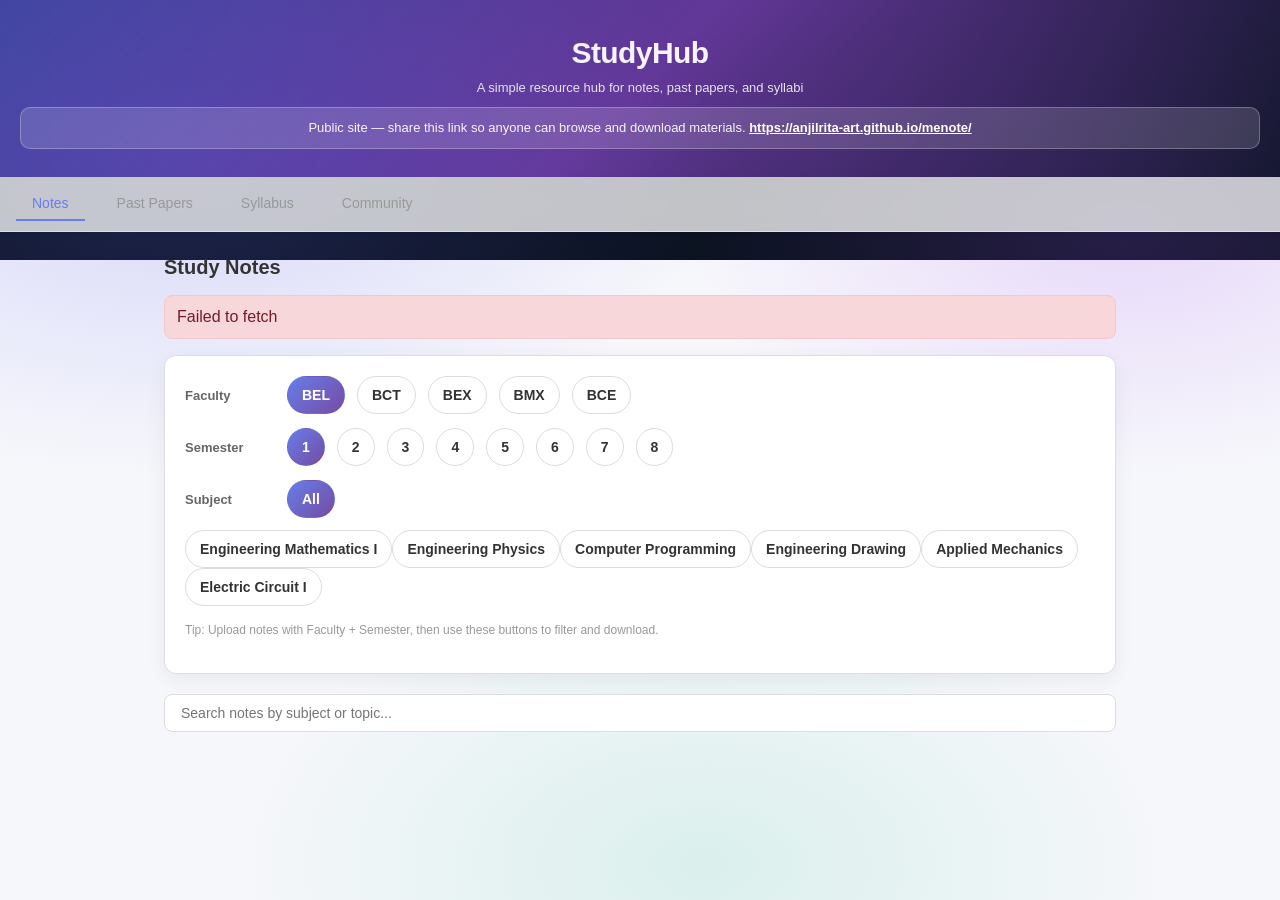
==== commit 4fc6ed79: "Publish StudyHub for public downloads via GitHub Pages Anyone can open the public URL and download a" ====
--- a/studyhub.html
+++ b/studyhub.html
@@ -66,6 +66,21 @@
             margin-top: 10px;
             font-size: 13px;
             opacity: 0.9;
+        }
+
+        .public-banner {
+            margin-top: 12px;
+            padding: 10px 14px;
+            background: rgba(255, 255, 255, 0.15);
+            border: 1px solid rgba(255, 255, 255, 0.25);
+            border-radius: 10px;
+            font-size: 13px;
+            line-height: 1.5;
+        }
+
+        .public-banner a {
+            color: #fff;
+            font-weight: 700;
         }
 
         header p {
@@ -549,6 +564,10 @@
     <header>
         <h1>StudyHub</h1>
         <div class="subtitle">A simple resource hub for notes, past papers, and syllabi</div>
+        <div class="public-banner" id="public-banner">
+            Public site — share this link so anyone can browse and download materials.
+            <a id="public-share-link" href="#">Loading…</a>
+        </div>
     </header>
 
     <nav>
@@ -776,6 +795,11 @@
                                 <label for="community-file">Attach file (optional)</label>
                                 <input type="file" id="community-file" accept=".pdf,.docx,.txt,.ppt,.pptx,.zip,.rar,.jpg,.png">
                             </div>
+                            <div class="form-group">
+                                <label for="community-drive-url">Or Google Drive link (recommended for sharing)</label>
+                                <input type="url" id="community-drive-url" placeholder="https://drive.google.com/file/d/.../view?usp=sharing">
+                            </div>
+                            <p class="notes-hint" style="margin:0;">Set the Drive file to &quot;Anyone with the link&quot; so friends can download it.</p>
                             <button type="submit" class="upload-btn" style="grid-column: 1 / -1;">Post</button>
                         </form>
                     </div>
@@ -819,17 +843,41 @@
             });
         });
 
-        // If you open this HTML via VSCode Live Server or file://, the API may be on a different origin.
-        // You can also force it with `?api=http://127.0.0.1:8000`.
+        // Public materials are stored in GitHub; this repo powers downloads for everyone.
+        const GITHUB_REPO = 'anjilrita-art/menote';
+        const GITHUB_BRANCH = 'main';
+        const IS_GITHUB_PAGES = /\.github\.io$/i.test(window.location.hostname);
+        const PUBLIC_SITE_URL = `https://${GITHUB_REPO.split('/')[0]}.github.io/${GITHUB_REPO.split('/')[1]}/`;
+
+        function githubRawPath(path) {
+            return `https://raw.githubusercontent.com/${GITHUB_REPO}/${GITHUB_BRANCH}/${path.replace(/^\/+/, '')}`;
+        }
+
+        // API base: same-origin when hosted on Render; empty on GitHub Pages (uses GitHub raw).
         const API_BASE = (() => {
             const params = new URLSearchParams(window.location.search || '');
             const fromQuery = (params.get('api') || '').trim();
             if (fromQuery) return fromQuery.replace(/\/+$/, '');
             if (window.location.protocol === 'file:') return 'http://127.0.0.1:8000';
-            // If you're already on the Flask server (served from /), use same-origin.
-            if (window.location.port === '8000') return '';
-            // Common dev setup: Live Server on 5500, Flask on 8000.
-            return 'http://127.0.0.1:8000';
+            if (IS_GITHUB_PAGES) return '';
+            const host = window.location.hostname;
+            const port = window.location.port;
+            if ((host === 'localhost' || host === '127.0.0.1') && (port === '5500' || port === '5501')) {
+                return 'http://127.0.0.1:8000';
+            }
+            return '';
+        })();
+
+        (function setupPublicBanner() {
+            const link = document.getElementById('public-share-link');
+            const banner = document.getElementById('public-banner');
+            if (!link || !banner) return;
+            const shareUrl = IS_GITHUB_PAGES ? window.location.href.split('?')[0] : PUBLIC_SITE_URL;
+            link.href = shareUrl;
+            link.textContent = shareUrl;
+            if (window.location.protocol === 'file:' || window.location.hostname === 'localhost' || window.location.hostname === '127.0.0.1') {
+                banner.innerHTML = 'Local preview — share the public link: <a href="' + PUBLIC_SITE_URL + '">' + PUBLIC_SITE_URL + '</a>';
+            }
         })();
         const FACULTIES = ['BEL', 'BCT', 'BEX', 'BMX', 'BCE'];
         const SEMESTERS = ['1','2','3','4','5','6','7','8'];
@@ -1166,7 +1214,9 @@
                 ]
             }
         };
-
+        let a = 1; 
+
+        
         let notesCache = [];
         let selectedFaculty = 'BEL';
         let selectedSemester = '1';
@@ -1207,13 +1257,26 @@
             return d.toLocaleString();
         }
 
+        async function fetchFilesFromGithub(category) {
+            const res = await fetch(githubRawPath('data/index.json'));
+            if (!res.ok) throw new Error('Could not load materials catalog');
+            const index = await res.json();
+            const files = (index.files || []).filter(f => f.category === category);
+            files.sort((a, b) => (b.uploaded_at || '').localeCompare(a.uploaded_at || ''));
+            return { files };
+        }
+
         async function fetchFiles(category) {
-            const res = await fetch(`${API_BASE}/api/files/${category}`);
-            if (!res.ok) throw new Error('Failed to load files');
-            return res.json();
-        }
-
-        function makeCard({ id, title, metaLine, footer, externalUrl }) {
+            if (!IS_GITHUB_PAGES) {
+                try {
+                    const res = await fetch(`${API_BASE}/api/files/${category}`);
+                    if (res.ok) return res.json();
+                } catch (_) { /* fall through to GitHub */ }
+            }
+            return fetchFilesFromGithub(category);
+        }
+
+        function makeCard({ id, title, metaLine, footer, externalUrl, file }) {
             const card = document.createElement('div');
             card.className = 'file-card';
 
@@ -1240,7 +1303,7 @@
                 btn.addEventListener('click', () => window.open(externalUrl, '_blank', 'noopener'));
             } else {
                 btn.textContent = '⬇ Download';
-                btn.addEventListener('click', () => downloadFile(id));
+                btn.addEventListener('click', () => downloadFile(id, file));
             }
 
             header.appendChild(info);
@@ -1291,15 +1354,32 @@
                 await refreshCommunity();
             } catch (err) {
                 console.error(err);
+                showError('notes-error', err.message || 'Could not load materials. Try the public link: ' + PUBLIC_SITE_URL);
             }
         }
 
         async function refreshCommunity() {
-            const res = await fetch(`${API_BASE}/api/community/posts`);
-            if (!res.ok) return;
-            const data = await res.json().catch(() => ({}));
-            communityCache = Array.isArray(data.posts) ? data.posts : [];
-            renderCommunity();
+            if (!IS_GITHUB_PAGES) {
+                try {
+                    const res = await fetch(`${API_BASE}/api/community/posts`);
+                    if (res.ok) {
+                        const data = await res.json().catch(() => ({}));
+                        communityCache = Array.isArray(data.posts) ? data.posts : [];
+                        renderCommunity();
+                        return;
+                    }
+                } catch (_) { /* fall through */ }
+            }
+            try {
+                const res = await fetch(githubRawPath('data/community/posts.json'));
+                if (!res.ok) return;
+                const data = await res.json().catch(() => ({}));
+                communityCache = Array.isArray(data.posts) ? data.posts : [];
+                renderCommunity();
+            } catch (_) {
+                communityCache = [];
+                renderCommunity();
+            }
         }
 
         function renderCommunity() {
@@ -1372,12 +1452,23 @@
                 actions.appendChild(down);
 
                 if (p.attachment) {
+                    const ext = p.attachment.external_url;
                     const dl = document.createElement('button');
                     dl.className = 'download-btn';
-                    dl.textContent = '⬇ Download';
-                    dl.addEventListener('click', () => {
-                        window.location.href = `${API_BASE}/community/download/${encodeURIComponent(p.id)}`;
-                    });
+                    if (ext) {
+                        dl.textContent = '↗ Open';
+                        dl.addEventListener('click', () => window.open(ext, '_blank', 'noopener'));
+                    } else if (p.attachment.stored_name) {
+                        dl.textContent = '⬇ Download';
+                        dl.addEventListener('click', () => {
+                            if (IS_GITHUB_PAGES) {
+                                window.open(githubRawPath(`data/community/uploads/${p.attachment.stored_name}`), '_blank', 'noopener');
+                            } else {
+                                const base = API_BASE || window.location.origin;
+                                window.location.href = `${base}/community/download/${encodeURIComponent(p.id)}`;
+                            }
+                        });
+                    }
                     actions.appendChild(dl);
                 }
 
@@ -1406,6 +1497,10 @@
 
         async function createPost(event) {
             event.preventDefault();
+            if (IS_GITHUB_PAGES) {
+                showError('community-error', 'Posting requires the full server. View and download work here; use Google Drive links when sharing new files.');
+                return;
+            }
             try {
                 const form = new FormData();
                 const faculty = document.getElementById('community-faculty').value;
@@ -1414,6 +1509,11 @@
                 const title = document.getElementById('community-title').value.trim();
                 const body = document.getElementById('community-body').value.trim();
                 const file = document.getElementById('community-file').files[0];
+                const driveUrl = document.getElementById('community-drive-url').value.trim();
+
+                if (file && driveUrl) {
+                    throw new Error('Use either a file upload or a Google Drive link, not both.');
+                }
 
                 form.append('faculty', faculty);
                 form.append('semester', semester);
@@ -1421,6 +1521,7 @@
                 form.append('title', title);
                 form.append('body', body);
                 if (file) form.append('file', file);
+                if (driveUrl) form.append('external_url', driveUrl);
 
                 const res = await fetch(`${API_BASE}/api/community/posts`, { method: 'POST', body: form });
                 const data = await res.json().catch(() => ({}));
@@ -1654,7 +1755,7 @@
                         const title = `${sub} - ${topic}`;
                         const metaLine = `Faculty: ${fac} | Semester: ${sem} | Original: ${f.original_name}`;
                         const footer = `📄 ${formatBytes(f.size_bytes)} • Uploaded ${formatDate(f.uploaded_at)}`;
-                        subjectFiles.appendChild(makeCard({ id: f.id, title, metaLine, footer, externalUrl: f.external_url }));
+                        subjectFiles.appendChild(makeCard({ id: f.id, title, metaLine, footer, externalUrl: f.external_url, file: f }));
                     });
                 });
             } else {
@@ -1673,7 +1774,7 @@
                         const title = `${subject} - ${topic}`;
                         const metaLine = `Faculty: ${fac} | Semester: ${sem} | Original: ${f.original_name}`;
                         const footer = `📄 ${formatBytes(f.size_bytes)} • Uploaded ${formatDate(f.uploaded_at)}`;
-                        subjectFiles.appendChild(makeCard({ id: f.id, title, metaLine, footer, externalUrl: f.external_url }));
+                        subjectFiles.appendChild(makeCard({ id: f.id, title, metaLine, footer, externalUrl: f.external_url, file: f }));
                     });
                 }
             }
@@ -1756,7 +1857,7 @@
                         const title = `${sub} - ${type} ${year}`;
                         const metaLine = `Faculty: ${fac} | Semester: ${sem} | Year: ${year} | Type: ${type} | Original: ${f.original_name}`;
                         const footer = `📄 ${formatBytes(f.size_bytes)} • Uploaded ${formatDate(f.uploaded_at)}`;
-                        subjectFiles.appendChild(makeCard({ id: f.id, title, metaLine, footer, externalUrl: f.external_url }));
+                        subjectFiles.appendChild(makeCard({ id: f.id, title, metaLine, footer, externalUrl: f.external_url, file: f }));
                     });
                 });
             } else {
@@ -1775,7 +1876,7 @@
                         const title = `${subject} - ${type} ${year}`;
                         const metaLine = `Faculty: ${fac} | Semester: ${sem} | Year: ${year} | Type: ${type} | Original: ${f.original_name}`;
                         const footer = `📄 ${formatBytes(f.size_bytes)} • Uploaded ${formatDate(f.uploaded_at)}`;
-                        subjectFiles.appendChild(makeCard({ id: f.id, title, metaLine, footer, externalUrl: f.external_url }));
+                        subjectFiles.appendChild(makeCard({ id: f.id, title, metaLine, footer, externalUrl: f.external_url, file: f }));
                     });
                 }
             }
@@ -1857,7 +1958,7 @@
                         const title = `${sub} (${code})`;
                         const metaLine = `Faculty: ${fac} | Semester: ${sem} | Instructor: ${instructor} | Original: ${f.original_name}`;
                         const footer = `📄 ${formatBytes(f.size_bytes)} • Uploaded ${formatDate(f.uploaded_at)}`;
-                        subjectFiles.appendChild(makeCard({ id: f.id, title, metaLine, footer, externalUrl: f.external_url }));
+                        subjectFiles.appendChild(makeCard({ id: f.id, title, metaLine, footer, externalUrl: f.external_url, file: f }));
                     });
                 });
             } else {
@@ -1876,7 +1977,7 @@
                         const title = `${subject} (${code})`;
                         const metaLine = `Faculty: ${fac} | Semester: ${sem} | Instructor: ${instructor} | Original: ${f.original_name}`;
                         const footer = `📄 ${formatBytes(f.size_bytes)} • Uploaded ${formatDate(f.uploaded_at)}`;
-                        subjectFiles.appendChild(makeCard({ id: f.id, title, metaLine, footer, externalUrl: f.external_url }));
+                        subjectFiles.appendChild(makeCard({ id: f.id, title, metaLine, footer, externalUrl: f.external_url, file: f }));
                     });
                 }
             }
@@ -1884,9 +1985,17 @@
             // Bottom list is hidden; subjectFiles is the main renderer now.
         }
 
-        // Download File
-        function downloadFile(fileId) {
-            window.location.href = `${API_BASE}/download/${encodeURIComponent(fileId)}`;
+        function downloadFile(fileId, file) {
+            if (file?.external_url) {
+                window.open(file.external_url, '_blank', 'noopener');
+                return;
+            }
+            if (IS_GITHUB_PAGES && file?.stored_name && file?.category) {
+                window.open(githubRawPath(`data/uploads/${file.category}/${file.stored_name}`), '_blank', 'noopener');
+                return;
+            }
+            const base = API_BASE || window.location.origin;
+            window.location.href = `${base}/download/${encodeURIComponent(fileId)}`;
         }
 
         // Show success message
